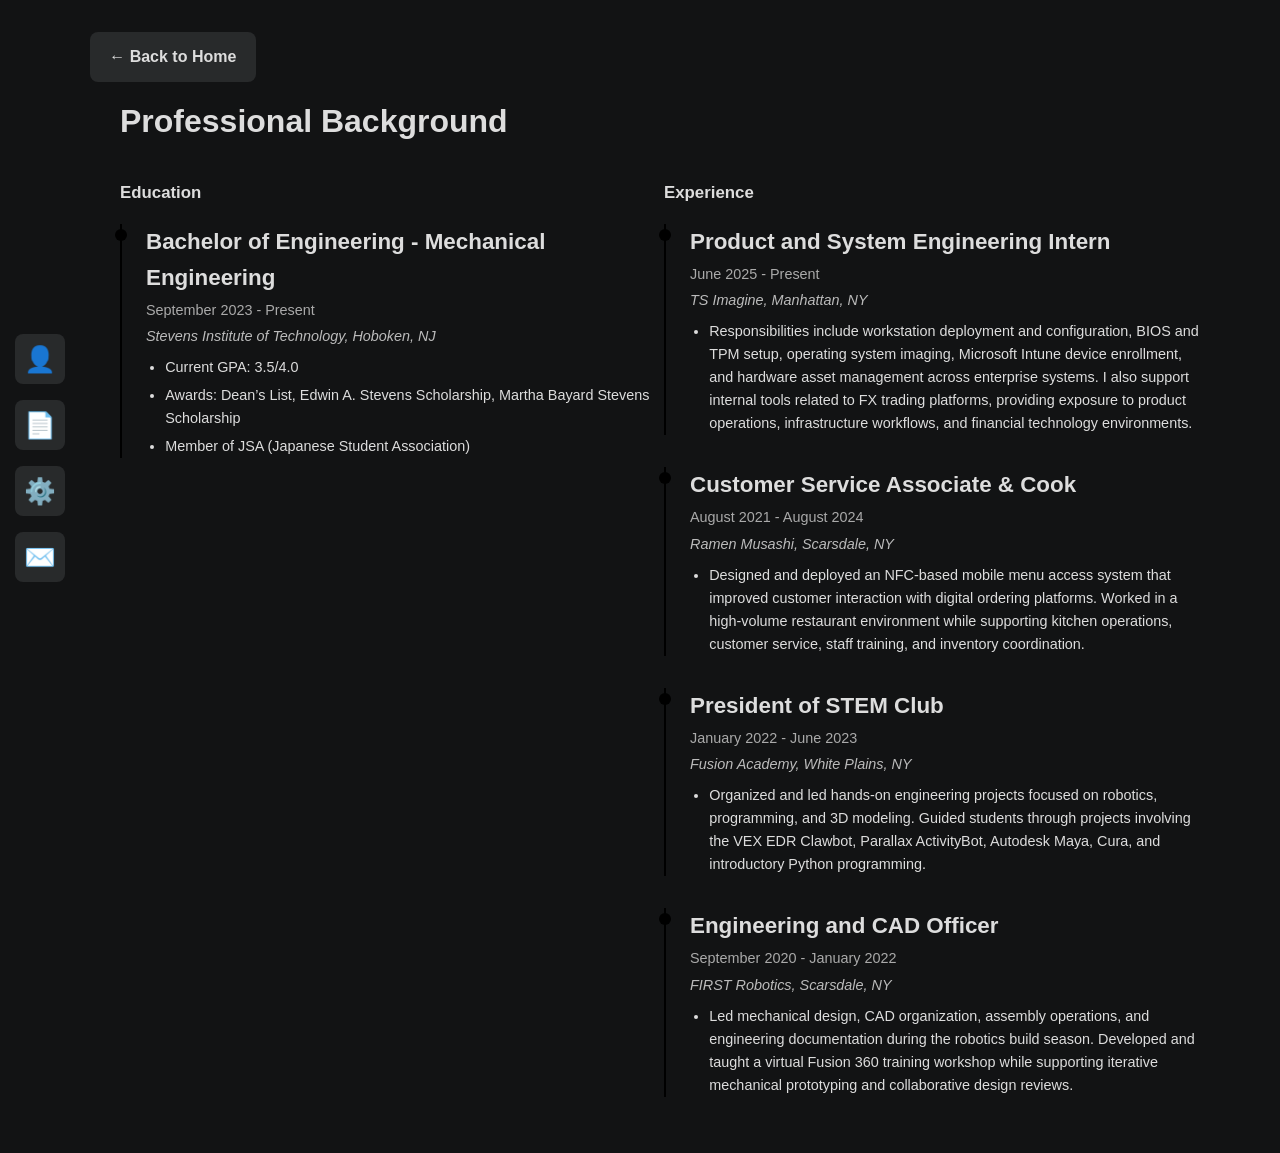
==== background.html @ 6f8f35fe "Update background.html" ====
<!DOCTYPE html>
<html lang="en">
<head>
  <meta charset="UTF-8">
  <meta name="viewport" content="width=device-width, initial-scale=1.0">
  <title>Background | Sakurako Kingsbury</title>

  <link rel="stylesheet" href="style.css?v=4">
</head>
  
 <link rel="icon" type="image/png" href="../images/favicon.png">

<body>

  <nav class="sidebar" id="sidebar">
  <ul>
    <li><a href="index.html#about"><span class="icon">👤</span><span class="label">About</span></a></li>
    <li><a href="background.html"><span class="icon">📄</span><span class="label">Professional Background</span></a></li>
    <li><a href="index.html#projects"><span class="icon">⚙️</span><span class="label">Featured Projects</span></a></li>
    <li><a href="index.html#contact"><span class="icon">✉️</span><span class="label">Contact</span></a></li>
  </ul>
</nav>
  
  <button class="hamburger" id="hamburger">&#9776;</button>
<nav class="mobile-menu" id="mobileMenu">
  <ul>
    <li><a href="#about">About</a></li>
    <li><a href="background.html">Professional Background</a></li>
    <li><a href="#projects">Featured Projects</a></li>
    <li><a href="#contact">Contact</a></li>
  </ul>

    <div class="mobile-menu-footer">
      <a href="images/Sakurako Kingsbury Resume.pdf" target="_blank" class="button primary mobile-resume-link">Resume</a>      
      <a href="https://www.linkedin.com/in/sakurakokingsbury/" class="linkedin-button" target="_blank" rel="noopener noreferrer" aria-label="LinkedIn"> <img src="https://uxwing.com/wp-content/themes/uxwing/download/brands-and-social-media/linkedin-app-white-icon.png" alt="LinkedIn">
      </a>  
    </div>
</nav> 
  
  <section id="background">
    <div class="container">
       <div class="back-button-wrapper">
        <a href="index.html#about" class="button secondary project-back-button">← Back to Home</a>
       </div>
      <h2>Professional Background</h2>

      <div class="resume-container">

        <!-- Education Column -->
        <div class="resume-column">

          <h3>Education</h3>

          <div class="resume-item">
            <h4>Bachelor of Engineering - Mechanical Engineering</h4>
            <span class="resume-date">September 2023 - Present</span>
            <em>Stevens Institute of Technology, Hoboken, NJ</em>

            <ul>
              <li>Current GPA: 3.5/4.0</li>
              <li>Awards: Dean’s List, Edwin A. Stevens Scholarship, Martha Bayard Stevens Scholarship</li>
              <li>Member of JSA (Japanese Student Association)</li>
            </ul>
          </div>

        </div>

        <!-- Experience Column -->
        <div class="resume-column">

          <h3>Experience</h3>

          <div class="resume-item">
            <h4>Product and System Engineering Intern</h4>
            <span class="resume-date">June 2025 - Present</span>
            <em>TS Imagine, Manhattan, NY</em>

            <ul>
              <li>
                Responsibilities include workstation deployment and configuration, BIOS and TPM setup,
                operating system imaging, Microsoft Intune device enrollment, and hardware asset
                management across enterprise systems. I also support internal tools related to FX
                trading platforms, providing exposure to product operations, infrastructure workflows,
                and financial technology environments.
              </li>
            </ul>
          </div>

          <div class="resume-item">
            <h4>Customer Service Associate & Cook</h4>
            <span class="resume-date">August 2021 - August 2024</span>
            <em>Ramen Musashi, Scarsdale, NY</em>

            <ul>
              <li>
                Designed and deployed an NFC-based mobile menu access system that improved customer
                interaction with digital ordering platforms. Worked in a high-volume restaurant
                environment while supporting kitchen operations, customer service, staff training,
                and inventory coordination.
              </li>
            </ul>
          </div>

          <div class="resume-item">
            <h4>President of STEM Club</h4>
            <span class="resume-date">January 2022 - June 2023</span>
            <em>Fusion Academy, White Plains, NY</em>

            <ul>
              <li>
                Organized and led hands-on engineering projects focused on robotics, programming,
                and 3D modeling. Guided students through projects involving the VEX EDR Clawbot,
                Parallax ActivityBot, Autodesk Maya, Cura, and introductory Python programming.
              </li>
            </ul>
          </div>

          <div class="resume-item">
            <h4>Engineering and CAD Officer</h4>
            <span class="resume-date">September 2020 - January 2022</span>
            <em>FIRST Robotics, Scarsdale, NY</em>

            <ul>
              <li>
                Led mechanical design, CAD organization, assembly operations, and engineering
                documentation during the robotics build season. Developed and taught a virtual
                Fusion 360 training workshop while supporting iterative mechanical prototyping
                and collaborative design reviews.
              </li>
            </ul>
          </div>

        </div>

      </div>

    </div>
  </section>

<script>
  const mobileMenu = document.getElementById('mobileMenu');
  const hamburgerBtn = document.getElementById('hamburger');

  // Toggle menu when clicking the hamburger
  hamburgerBtn.addEventListener('click', (e) => {
    e.stopPropagation(); // Prevent the document click from firing
    mobileMenu.classList.toggle('active');
  });

  // Close menu when clicking a link inside it
  const menuLinks = mobileMenu.querySelectorAll('a');
  menuLinks.forEach(link => {
    link.addEventListener('click', () => {
      mobileMenu.classList.remove('active');
    });
  });

  // Close menu when clicking anywhere else
  document.addEventListener('click', () => {
    mobileMenu.classList.remove('active');
  });

  // Prevent clicks inside the menu from closing it
  mobileMenu.addEventListener('click', (e) => {
    e.stopPropagation();
  });
</script>
  
</body>
</html>
---- style.css ----
:root {
  --red: #7D0505;
  --red-dark: #5D0505;
  --gray-dark: #121314;
  --gray: #333;
  --gray-light: #555;
  --link: #7D0505;
  --link-hover: #590707;
  --radius: 0.5rem;
} 
 
* {
  box-sizing: border-box;
}

body {
  font-family: 'Franklin Gothic Medium', Arial, sans-serif;
  margin: 0;
  padding: 0;
  font-size: 0.9rem;
  line-height: 1.6;
  background-color: var(--gray-dark);
  color: #ddd;
  overflow-x: hidden;
}

p,
li,
.contact-item,
.resume-item,
.project-item p,
section p,
section li {
  font-size: 0.9rem;
  line-height: 1.6;
}

.intro {
  font-size: 0.9rem;
  line-height: 1.6;
  color: #ddd;
}

img {
  border: none;
  max-width: 100%;
}

/* Sidebar */
.sidebar {
  position: fixed;
  top: 0;
  left: 10px;
  width: 60px;
  height: 100vh;
  background-color: transparent;
  padding-top: 1rem;
  display: flex;
  flex-direction: column;
  align-items: center;
  justify-content: center;
  z-index: 1000;
}

.sidebar ul {
  list-style: none;
  padding: 0;
  margin: 0;
  width: 100%;
}

.sidebar li {
  width: 100%;
  margin: 1rem 0;
}

.sidebar a {
  display: flex;
  align-items: center;
  justify-content: flex-start;
  width: 50px;
  height: 50px;
  margin: 1rem auto;
  padding: 0;
  background-color: #282a2b;
  border-radius: var(--radius);
  font-size: 1.6rem;
  text-decoration: none;
  color: white;
  overflow: hidden;
  transition: width 0.3s ease, background-color 0.4s ease;
}

.sidebar a .icon {
  width: 50px;
  min-width: 50px;
  height: 50px;
  display: flex;
  align-items: center;
  justify-content: center;
}

.sidebar a .label {
  opacity: 0;
  visibility: hidden;
  font-size: 1.1rem !important;
  color: #ddd !important;
  white-space: nowrap;
  margin-right: 1.25rem;
  transition: opacity 0.2s ease, visibility 0.2s ease;
}

.sidebar a:hover,
.sidebar a.active:hover {
  width: max-content;
  min-width: 180px;
  background-color: var(--gray);
}

.sidebar a:hover .label,
.sidebar a.active:hover .label {
  opacity: 1;
  visibility: visible;
}

.sidebar a.active {
  background-color: var(--gray-light);
}

/* Mobile menu */
.hamburger {
  display: none;
  position: fixed;
  top: 10px;
  right: 10px;
  z-index: 3000;
  background: none;
  border: none;
  color: white;
  font-size: 2rem;
  cursor: pointer;
}

.mobile-menu {
  position: fixed;
  top: 0;
  right: 0;
  height: 100vh;
  width: min(65vw, 430px);
  overflow-x: hidden;

  padding: 5rem 2rem 2rem 2rem;

  background-color: #212324;
  color: #ddd;

  z-index: 2500;

  transform: translateX(100%);
  visibility: hidden;
  transition: transform 0.3s ease, visibility 0.3s ease;

  display: flex;
  flex-direction: column;
}

.mobile-menu.active {
  transform: translateX(0);
  visibility: visible;
}

.mobile-menu ul {
  list-style: none;
  margin: 0;
  padding: 0;
}

.mobile-menu li {
  border-bottom: 2px solid #111212;
}

.mobile-menu li:last-child {
  border-bottom: none;
}

.mobile-menu a {
  display: block;
  padding: 1rem 0;
  color: #ddd;
  text-decoration: none;
  
  font-size: clamp(1rem, 5vw, 1.5rem);
  font-weight: 700;
  letter-spacing: 0.04rem;
  
  white-space: normal;
  overflow-wrap: break-word;
}

.mobile-menu a:hover {
  color: #B8B8B8;
}

.mobile-menu-footer .mobile-resume-link {
  display: inline-flex;
  align-items: center;
  justify-content: center;

  height: 38px;
  min-height: 38px;
  padding: 0 0.9rem; 
  margin: 0;

  font-size: 0.9rem;
  font-weight: 600;
  line-height: 1;

  border-radius: var(--radius);
}

.mobile-menu-footer .linkedin-button {
  width: 38px;
  height: 38px;
  min-width: 38px;
  flex: 0 0 38px;
  margin: 0;
  padding: 0;
  
  display: inline-flex;
  align-items: center;
  justify-content: center;
}

.mobile-menu-footer .linkedin-button img {
  width: 38px;
  height: 38px;
  display: block;
}

.mobile-menu-footer {
  margin-top: 2rem;
  display: flex;
  align-items: center;
  gap: 0.75rem;
}

.mobile-menu-footer a:hover {
  color: #B8B8B8;
  background: transparent;
}

/* Layout */
.container {
  max-width: 1200px;
  margin: 0 auto;
  padding: 0 2rem 0 80px;
}

header {
  background: var(--gray-dark);
  color: #fff;
  padding: 2rem 0;
}

.header-content {
  display: grid;
  grid-template-areas:
    "name"
    "image"
    "buttons";
  gap: 2rem;
  align-items: center;
}

.nameblock {
  grid-area: name;
}

.main-name {
  font-size: clamp(2rem, 6vw, 3.5em);
  margin: 0;
  line-height: 1.15;
}

.subtitle {
  font-size: clamp(1rem, 3vw, 2em);
  color: #ccc;
}

.image-container {
  grid-area: image;
  display: flex;
  justify-content: center;
}

.profile-photo {
  width: 450px;
  height: auto;
  object-fit: contain;
  display: block;
  border-radius: var(--radius);
}

/* Buttons */
.buttons {
  grid-area: buttons;
  display: flex;
  align-items: center;
  justify-content: flex-start;
  gap: 1rem;
  flex-wrap: nowrap;
  width: 100%;
}

.button {
  text-decoration: none;
  border-radius: var(--radius);
  font-weight: 600;
  transition: background 0.3s, color 0.3s;
}

.buttons .button {
  height: 50px;
  width: auto;
  min-width: fit-content;
  flex: 0 0 auto;
  padding: 0 1.4rem;
  display: flex;
  align-items: center;
  justify-content: center;
  white-space: nowrap;
}

.button.primary {
  background: var(--red);
  color: #fff;
}

.button.primary:hover {
  background: var(--red-dark);
}

.button.secondary {
  background: #282a2b;
  color: #fff;
}

.button.secondary:hover {
  background: #1a1b1c;
}

.linkedin-button {
  width: 50px;
  height: 50px;
  min-width: 50px;
  flex: 0 0 50px;
  display: flex;
  align-items: center;
  justify-content: center;
  padding: 0;
  margin: 0;
  border-radius: var(--radius);
  background: transparent;
}

.linkedin-button img {
  width: 50px;
  height: 50px;
  display: block;
  border-radius: var(--radius);
}

.linkedin-button:hover {
  background: #383232;
}

.button.tertiary {
  background: var(--red);
  color: #fff;
  display: flex;
  align-items: center;
  justify-content: center;
  width: fit-content;
  max-width: 100%;
  min-height: 54px;
  padding: 0.75rem 1.5rem;
  margin: 3rem auto 0 auto;
  text-align: center;
}

.button.tertiary:hover {
  background: var(--red-dark);
}

/* Contact */
.contact-wrapper {
  display: flex;
  justify-content: center;
  align-items: flex-start;
  gap: 2rem;
  flex-wrap: wrap;
  max-width: 1000px;
  margin: 0 auto;
}

.contact-info {
  flex: 1 1 300px;
  display: flex;
  flex-direction: column;
  gap: 1rem;
}

.contact-item {
  display: flex;
  align-items: flex-start;
  gap: 0.75rem;
  color: #ddd;
}

.contact-item strong {
  font-size: 1.3rem;
}

.contact-icon {
  font-size: 1.8rem;
}

.contact-icon img {
  display: block;
}

#contact form {
  flex: 1 1 500px;
  display: flex;
  flex-direction: column;
  gap: 1rem;
  max-width: 550px;
  padding-right: 1rem;
}

#contact form label {
  display: flex;
  flex-direction: column;
  font-weight: 500;
}

#contact form input,
#contact form textarea {
  width: 100%;
  padding: 0.75rem;
  border: 1.5px solid var(--red);
  border-radius: var(--radius);
  font-size: 1.2rem;
  background: #191818;
  color: #eee;
}

#contact form button {
  width: fit-content;
  padding: 0.75rem 1.5rem;
  background: var(--red);
  color: white;
  border: none;
  border-radius: var(--radius);
  font-weight: 600;
  cursor: pointer;
  transition: background 0.3s;
  font-size: 1.1rem;
}

#contact form button:hover {
  background: var(--red-dark);
}

#contact h2 {
  font-size: 2rem;
}

#contact p {
  margin-bottom: 1rem;
}

/* Links */
a {
  color: var(--link);
  text-decoration: none;
}

a:hover {
  color: var(--link-hover);
}

/* Resume */
.resume-container {
  display: flex;
  flex-wrap: wrap;
}

.resume-column {
  flex: 1 1 400px;
}

.resume-item {
  position: relative;
  padding-left: 1.5rem;
  border-left: 2px solid #000;
  margin-bottom: 2rem;
}

.resume-item::before {
  content: "";
  position: absolute;
  left: -0.45rem;
  top: 0.3rem;
  width: 0.75rem;
  height: 0.75rem;
  background: #000;
  border-radius: 50%;
}

.resume-item h4 {
  margin: 0;
  font-size: 1.4rem;
  font-weight: bold;
}

.resume-date {
  display: block;
  font-weight: 500;
  margin: 0.2rem 0;
  color: #aaa;
}

.resume-item em {
  display: block;
  margin-bottom: 0.5rem;
  font-style: italic;
  color: #bbb;
}

.resume-item ul {
  padding-left: 1.2rem;
  margin: 0;
}

.resume-item ul li {
  margin-bottom: 0.3rem;
}

.resume-toggle {
  flex: 0 0 100%;
  width: 100%;
  margin: 1rem 0;
  padding: 0.85rem 1.25rem;
  border-radius: var(--radius);
  display: flex;
  align-items: center;
  justify-content: center;
  text-align: center;
  cursor: pointer;
  font-size: 1.1rem;
  color: #ccc;
  background: rgba(25, 24, 24, 0.6);
  backdrop-filter: blur(6px);
  -webkit-backdrop-filter: blur(6px);
  border: 1px solid rgba(255,255,255,0.08);
}

.resume-toggle:hover {
  background: rgba(25, 24, 24, 0.8);
  color: #fff;
}

.resume-toggle-arrow {
  display: inline-block;
  transition: transform 0.25s ease;
}

.resume-toggle[aria-expanded="true"] .resume-toggle-arrow {
  transform: rotate(180deg);
}

.resume-extra {
  margin-top: 1.5rem;
}

.resume-extra[hidden] {
  display: none;
}

/* Projects */
.project-grid {
  display: grid;
  grid-template-columns: repeat(auto-fit, minmax(250px, 1fr));
  gap: 2rem;
  margin-top: 2rem;
}

.project-item {
  display: block;
  color: #ddd;
  text-decoration: none;
  background-color: #282a2b;
  border-radius: var(--radius);
  padding: 1rem;
  text-align: center;
  transition: transform 0.3s, box-shadow 0.3s;
}

.project-item:hover {
  transform: translateY(-5px);
  box-shadow: 0 4px 10px rgba(0,0,0,0.6);
  color: #B8B8B8;
}

.project-item img,
.project-item video {
  max-width: 100%;
  height: auto;
  border-radius: var(--radius);
  margin-bottom: 0.75rem;
}

.project-item h3 {
  margin: 0.5rem 0 0.3rem 0;
  font-size: 1.1rem;
}

.project-item p {
  color: #ccc;
}

/* Sections */
section#about,
section#projects,
section#resume,
section#contact {
  background-color: var(--gray-dark);
}

section {
  width: 100%;
  padding: 1.5rem 0;
}

section > .container {
  background: transparent;
}

h2 {
  font-size: 2rem;
  margin: 0 0 1rem 0;
  font-weight: 700;
}

/* Background page */
#background {
  padding-top: 6rem;
}

#background .back-button-wrapper {
  position: fixed;
  top: 2rem;
  left: 90px;
  z-index: 2000;
}

/* Background page back button */
#background .project-back-button {
  display: inline-flex;
  align-items: center;
  justify-content: center;

  background-color: #282a2b;
  color: #ddd;

  padding: 0.75rem 1.2rem;

  border-radius: var(--radius);
  text-decoration: none;

  width: fit-content;
  white-space: nowrap;
}

/* Footer */
footer {
  background-color: var(--gray-dark);
  text-align: center;
}

/* Medium screens */
@media (max-width: 975px) {
  #contact form {
    max-width: 100%;
    padding: 0 1rem;
  }
}

/* Mobile */
@media (max-width: 790px) {
  .sidebar {
    display: none;
  }

  .hamburger {
    display: block !important;
  }

  .container {
    width: 100%;
    padding-left: 1rem;
    padding-right: 1rem;
  }

  header {
    padding: 2rem 0 1rem 0;
  }

  .header-content {
    grid-template-areas:
      "name"
      "image"
      "buttons";
    gap: 2rem;
  }

  .main-name {
    font-size: 2em;
  }

  .subtitle {
    font-size: 1.5em;
  }

  .profile-photo {
    width: 82%;
    max-width: 360px;
  }

  .buttons {
    justify-content: center;
    gap: 0.5rem;
  }

  .buttons .button {
    height: 46px;
    padding: 0 1rem;
    font-size: 0.9rem;
  }

  .linkedin-button {
    width: 46px;
    height: 46px;
    min-width: 46px;
    flex-basis: 46px;
  }

  .linkedin-button img {
    width: 46px;
    height: 46px;
  }

  .button.tertiary {
    width: 100%;
    min-height: 54px;
    padding: 0.75rem 1rem;
    font-size: 1rem;
  }

  .contact-wrapper {
    flex-direction: column;
    align-items: stretch;
  }

  #contact form {
    max-width: 100%;
  }

  #background .back-button-wrapper {
    top: 1rem;
    left: 1rem;
  }
  
  #background .project-back-button {
    padding: 0.75rem 1.2rem;
    width: fit-content;
  }
}

/* Desktop */
@media (min-width: 791px) {
  .header-content {
    grid-template-columns: 1fr 1fr;
    grid-template-areas:
      "name image"
      "buttons image";
    column-gap: 4rem;
  }

  .profile-photo {
    max-width: 420px;
  }
}

/* FORCE background back button sizing */
#background .project-back-button {
  display: inline-flex !important;
  align-items: center !important;
  justify-content: center !important;

  background-color: #282a2b !important;
  color: #ddd !important;

  padding: 0.75rem 1.2rem !important;

  min-height: 50px !important;

  font-size: 1rem !important;
  font-weight: 600 !important;

  border-radius: var(--radius) !important;

  text-decoration: none !important;

  width: fit-content !important;

  white-space: nowrap !important;

  box-sizing: border-box !important;
}
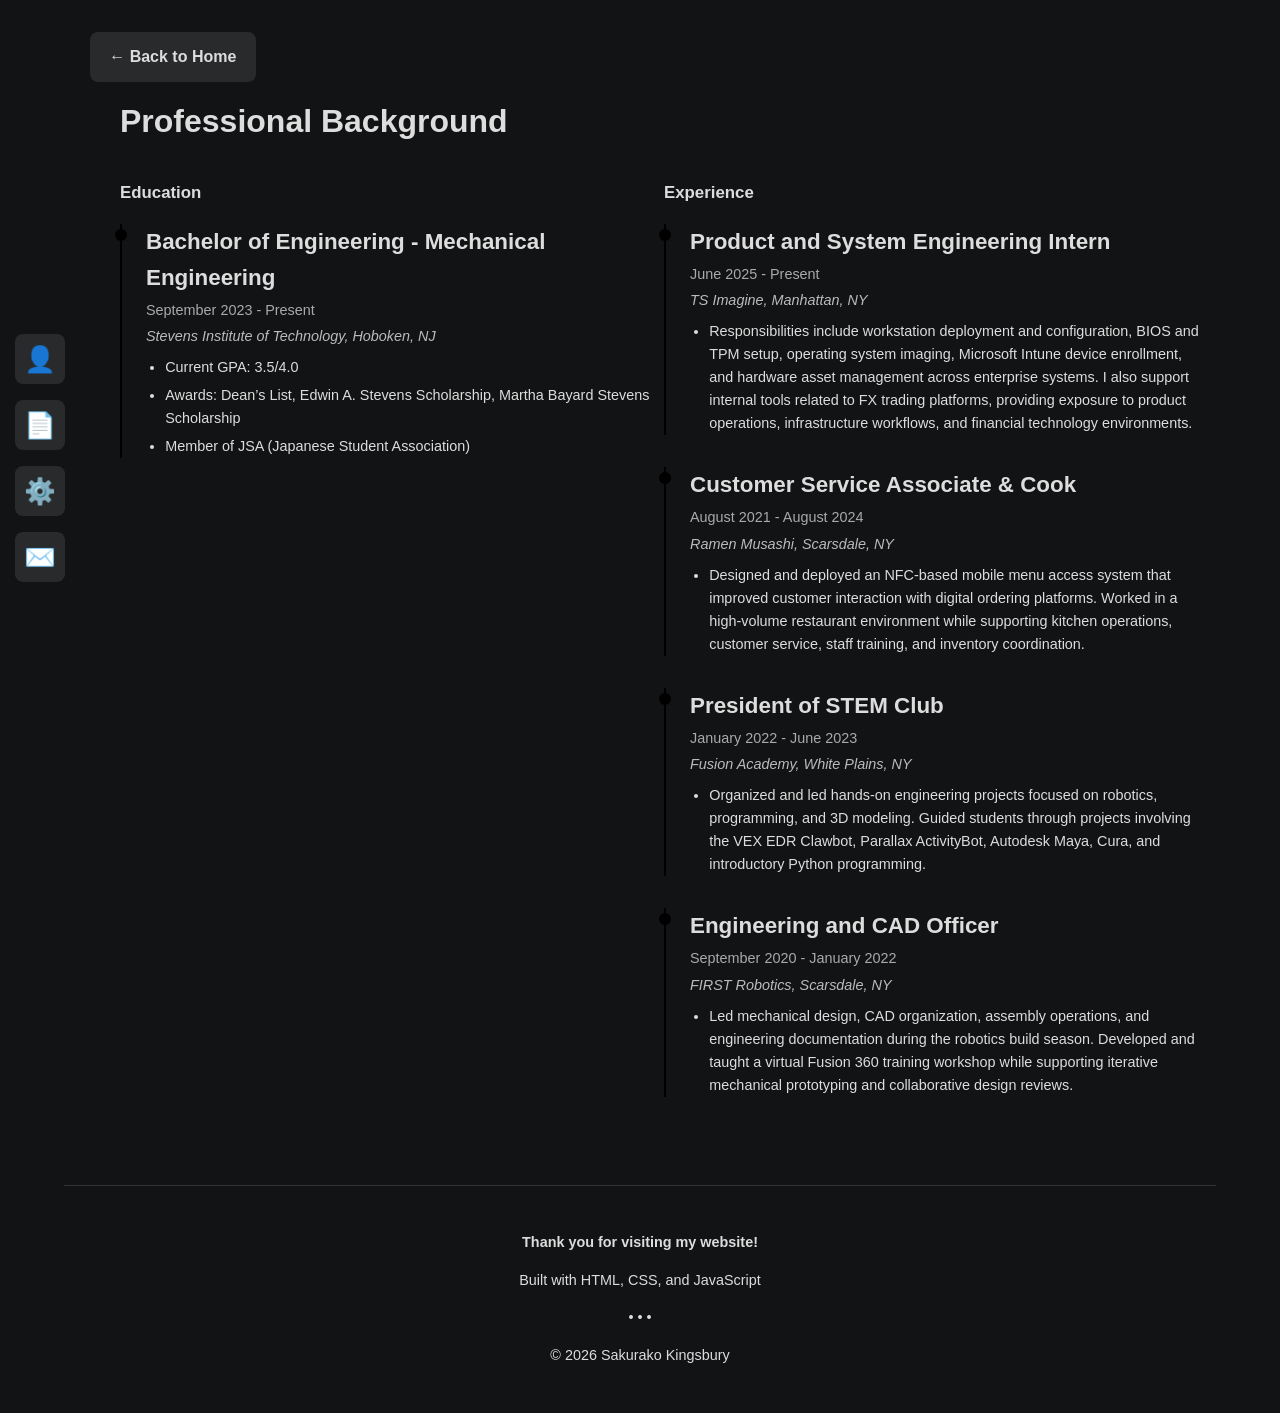
==== commit 8e4b5fd4: "Add footer with thank you message and copyright Added a footer section with a thank you message and " ====
--- a/background.html
+++ b/background.html
@@ -24,10 +24,10 @@
   <button class="hamburger" id="hamburger">&#9776;</button>
 <nav class="mobile-menu" id="mobileMenu">
   <ul>
-    <li><a href="#about">About</a></li>
+    <li><a href="index.html#about">About</a></li>
     <li><a href="background.html">Professional Background</a></li>
-    <li><a href="#projects">Featured Projects</a></li>
-    <li><a href="#contact">Contact</a></li>
+    <li><a href="index.html#projects">Featured Projects</a></li>
+    <li><a href="index.html#contact">Contact</a></li>
   </ul>
 
     <div class="mobile-menu-footer">
@@ -137,30 +137,44 @@
     </div>
   </section>
 
+<footer>
+  <p><strong>Thank you for visiting my website!</strong></p>
+  <p>Built with HTML, CSS, and JavaScript</p>
+  <p> • • • </p>
+  <p>© 2026 Sakurako Kingsbury</p>
+</footer>
+  
 <script>
   const mobileMenu = document.getElementById('mobileMenu');
   const hamburgerBtn = document.getElementById('hamburger');
 
-  // Toggle menu when clicking the hamburger
+  function closeMobileMenu() {
+    mobileMenu.classList.remove('active');
+    hamburgerBtn.innerHTML = '☰';
+  }
+
+  function openMobileMenu() {
+    mobileMenu.classList.add('active');
+    hamburgerBtn.innerHTML = '✕';
+  }
+
   hamburgerBtn.addEventListener('click', (e) => {
-    e.stopPropagation(); // Prevent the document click from firing
-    mobileMenu.classList.toggle('active');
+    e.stopPropagation();
+
+    if (mobileMenu.classList.contains('active')) {
+      closeMobileMenu();
+    } else {
+      openMobileMenu();
+    }
   });
 
-  // Close menu when clicking a link inside it
   const menuLinks = mobileMenu.querySelectorAll('a');
   menuLinks.forEach(link => {
-    link.addEventListener('click', () => {
-      mobileMenu.classList.remove('active');
-    });
+    link.addEventListener('click', closeMobileMenu);
   });
 
-  // Close menu when clicking anywhere else
-  document.addEventListener('click', () => {
-    mobileMenu.classList.remove('active');
-  });
+  document.addEventListener('click', closeMobileMenu);
 
-  // Prevent clicks inside the menu from closing it
   mobileMenu.addEventListener('click', (e) => {
     e.stopPropagation();
   });
--- a/style.css
+++ b/style.css
@@ -176,7 +176,7 @@
 }
 
 .mobile-menu li {
-  border-bottom: 2px solid #111212;
+  border-bottom: 2px solid #000000;
 }
 
 .mobile-menu li:last-child {
@@ -206,12 +206,12 @@
   align-items: center;
   justify-content: center;
 
-  height: 38px;
-  min-height: 38px;
-  padding: 0 0.9rem; 
+  height: 35px;
+  min-height: 35px;
+  padding: 0 0.7rem; 
   margin: 0;
 
-  font-size: 0.9rem;
+  font-size: 0.8rem;
   font-weight: 600;
   line-height: 1;
 
@@ -219,10 +219,10 @@
 }
 
 .mobile-menu-footer .linkedin-button {
-  width: 38px;
-  height: 38px;
-  min-width: 38px;
-  flex: 0 0 38px;
+  width: 35px;
+  height: 35px;
+  min-width: 35px;
+  flex: 0 0 35px;
   margin: 0;
   padding: 0;
   
@@ -232,12 +232,13 @@
 }
 
 .mobile-menu-footer .linkedin-button img {
-  width: 38px;
-  height: 38px;
+  width: 35px;
+  height: 35px;
   display: block;
 }
 
 .mobile-menu-footer {
+  justify-content: center;
   margin-top: 2rem;
   display: flex;
   align-items: center;
@@ -404,7 +405,7 @@
 }
 
 .contact-info {
-  flex: 1 1 300px;
+  flex: 1 1 auto;
   display: flex;
   flex-direction: column;
   gap: 1rem;
@@ -685,8 +686,20 @@
 
 /* Footer */
 footer {
-  background-color: var(--gray-dark);
+  position: relative;
   text-align: center;
+  padding: 2rem 1rem;
+  margin-top: 2rem;
+}
+
+footer::before {
+  content: "";
+  position: absolute;
+  top: 0;
+  left: 5%;
+  width: 90%;
+  height: 1px;
+  background: #333;
 }
 
 /* Medium screens */
@@ -769,8 +782,11 @@
   }
 
   .contact-wrapper {
-    flex-direction: column;
     align-items: stretch;
+  }
+
+  .contact-info {
+    flex-basis: auto;
   }
 
   #contact form {
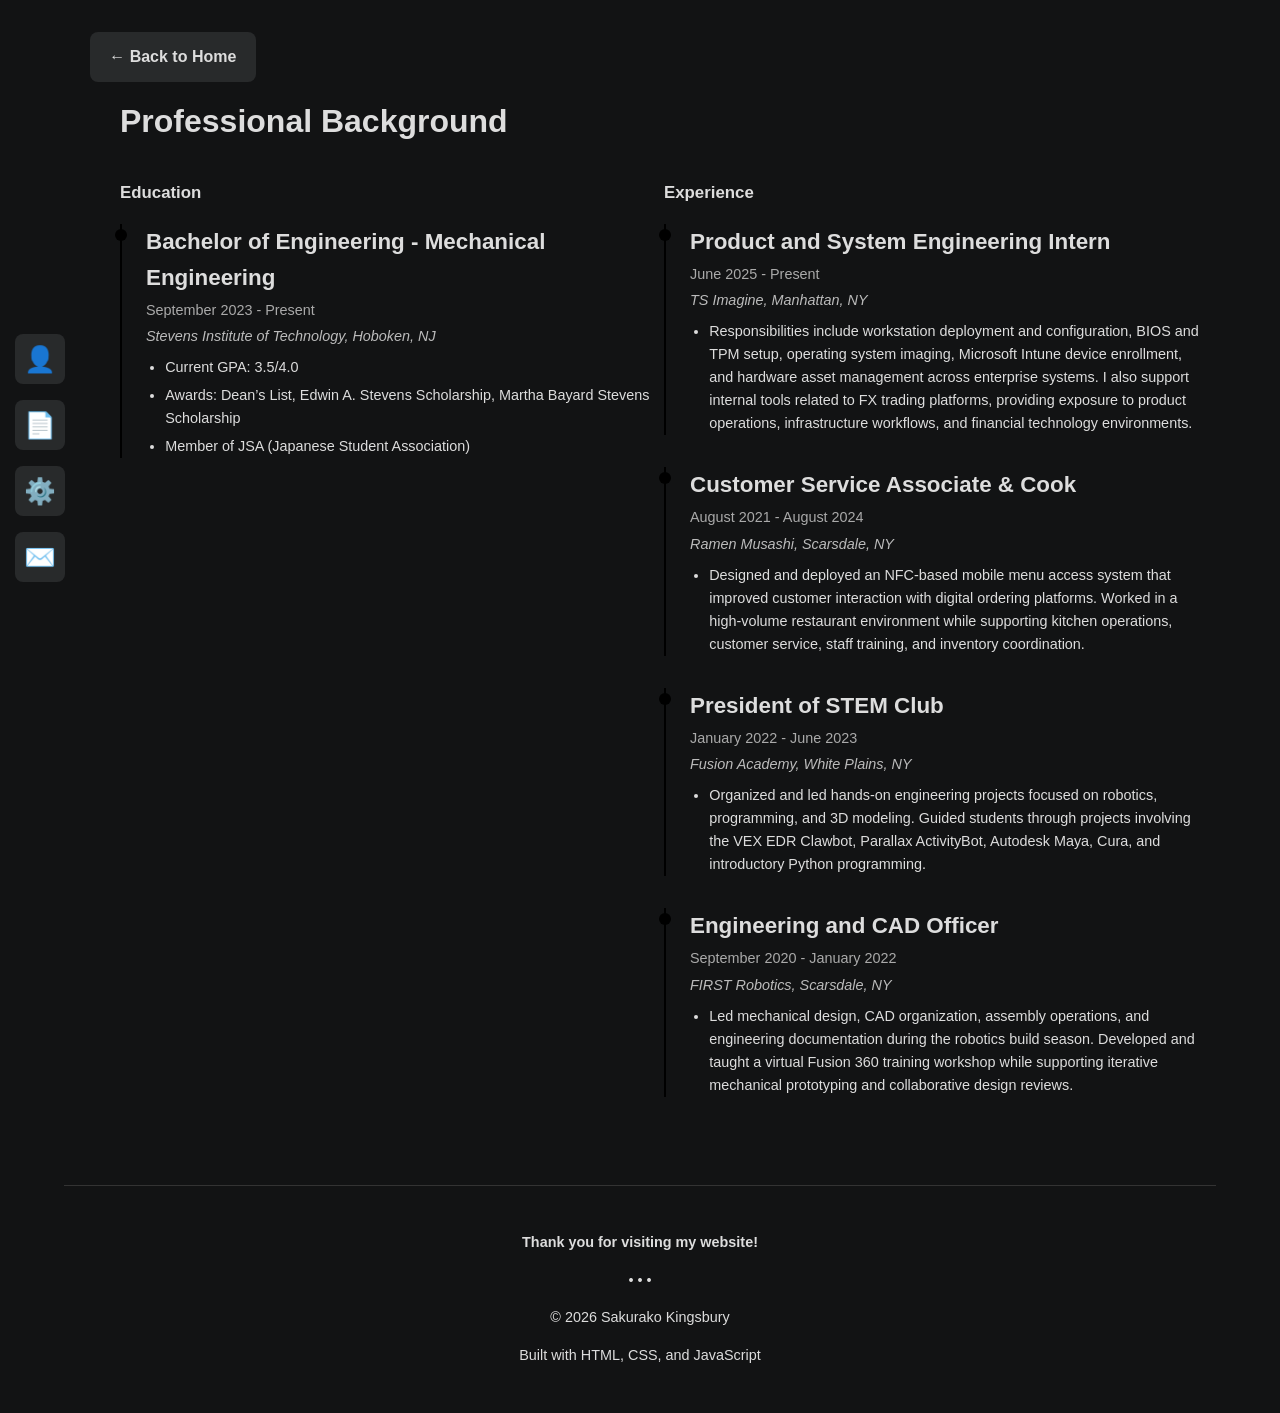
==== commit 22031650: "Update background.html" ====
--- a/background.html
+++ b/background.html
@@ -139,9 +139,9 @@
 
 <footer>
   <p><strong>Thank you for visiting my website!</strong></p>
+  <p> • • • </p>
+  <p>© 2026 Sakurako Kingsbury</p>  
   <p>Built with HTML, CSS, and JavaScript</p>
-  <p> • • • </p>
-  <p>© 2026 Sakurako Kingsbury</p>
 </footer>
   
 <script>
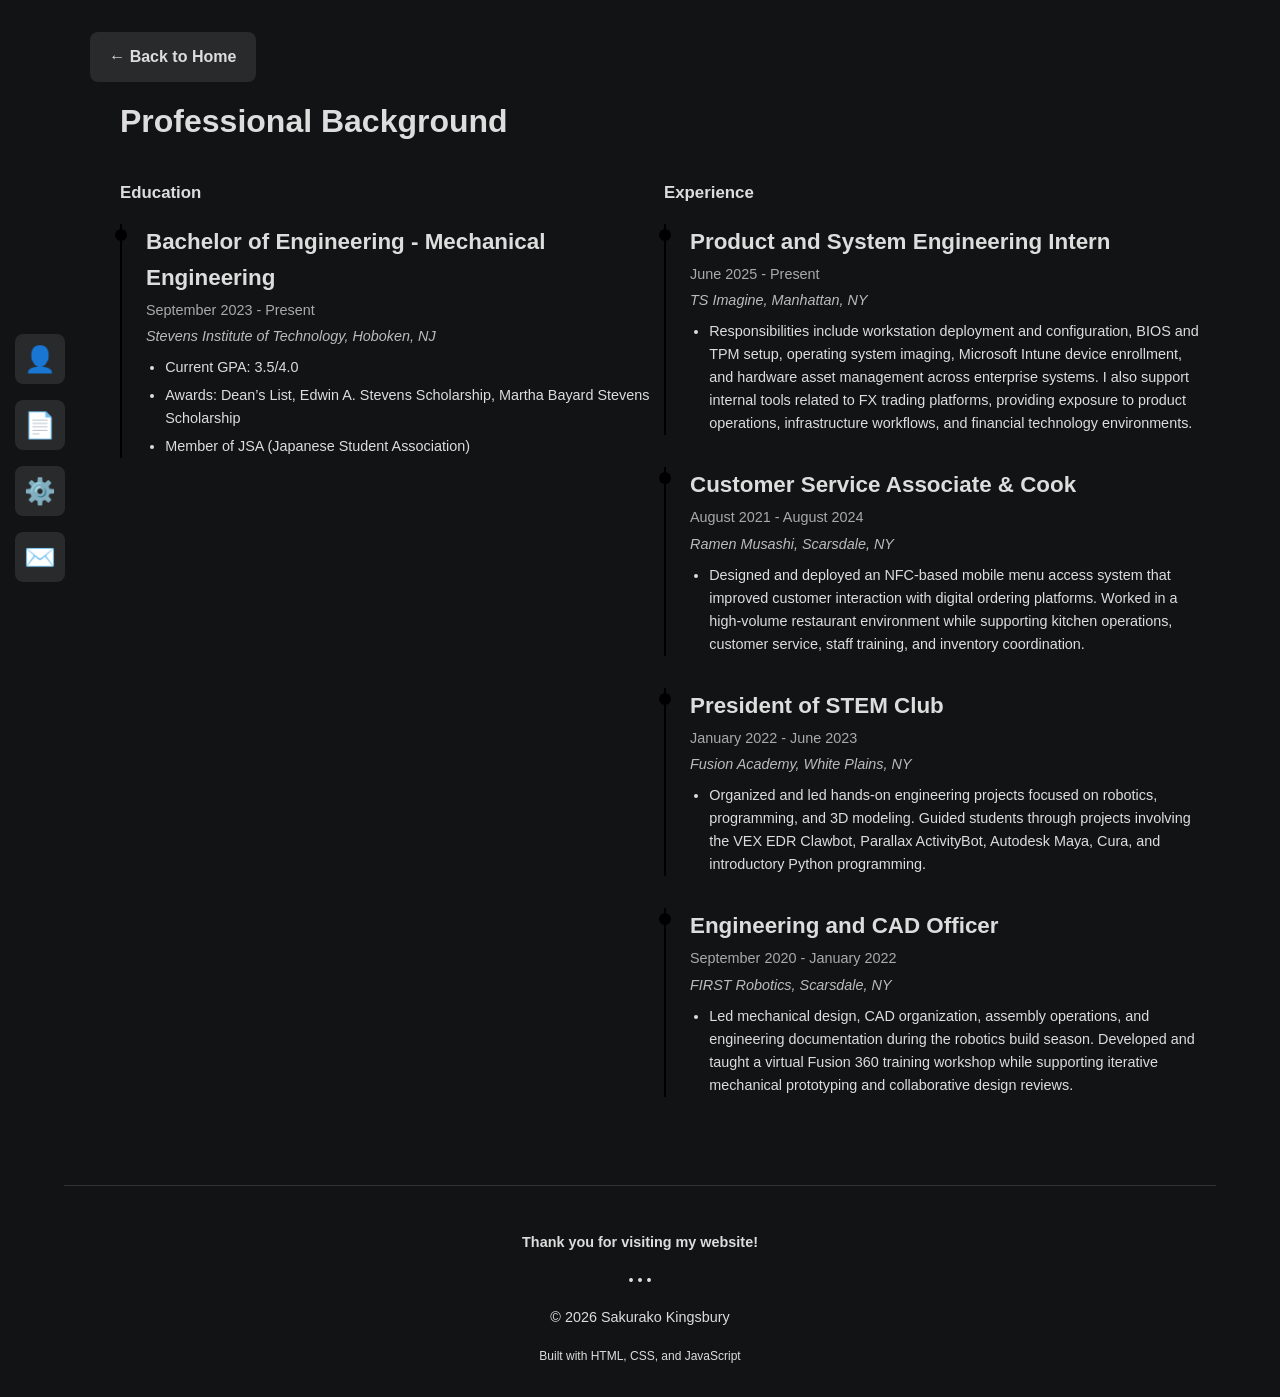
==== commit aff447ee: "Update background.html" ====
--- a/background.html
+++ b/background.html
@@ -141,7 +141,7 @@
   <p><strong>Thank you for visiting my website!</strong></p>
   <p> • • • </p>
   <p>© 2026 Sakurako Kingsbury</p>  
-  <p>Built with HTML, CSS, and JavaScript</p>
+  <p><small>Built with HTML, CSS, and JavaScript</small></p>
 </footer>
   
 <script>
--- a/style.css
+++ b/style.css
@@ -688,8 +688,9 @@
 footer {
   position: relative;
   text-align: center;
-  padding: 2rem 1rem;
+  padding: 2rem 1rem 1rem 1rem;
   margin-top: 2rem;
+  line-height: 1;
 }
 
 footer::before {
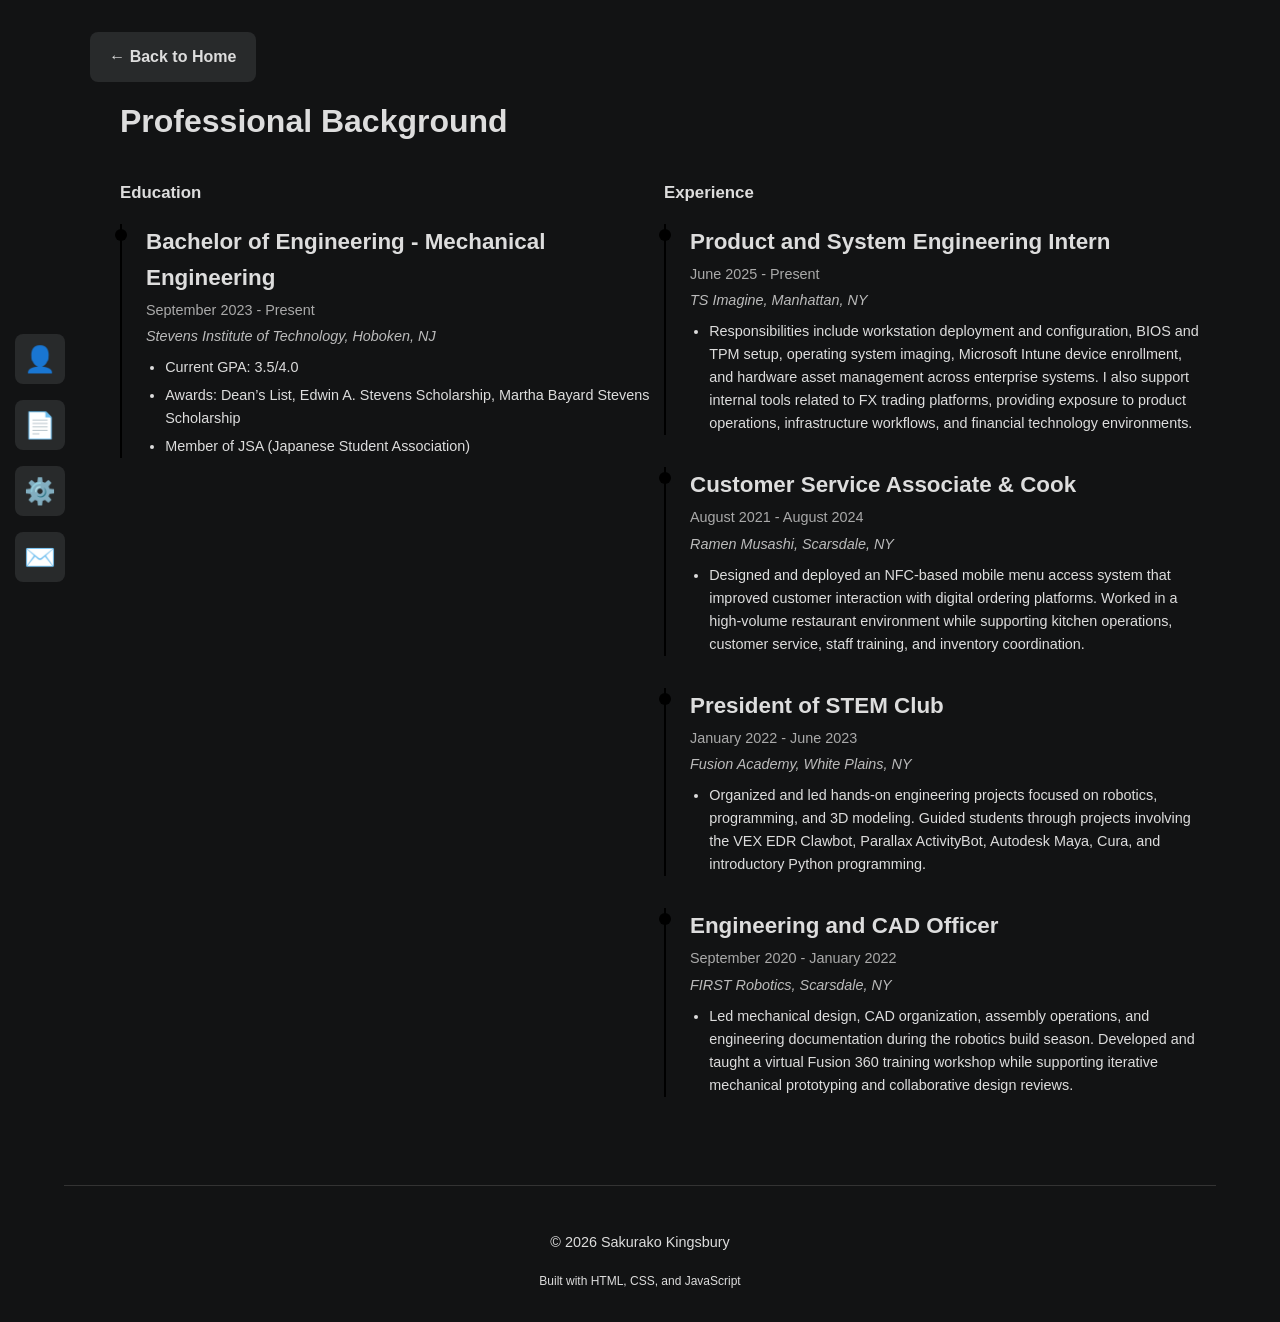
==== commit 9e996fe0: "Update background.html" ====
--- a/background.html
+++ b/background.html
@@ -138,8 +138,6 @@
   </section>
 
 <footer>
-  <p><strong>Thank you for visiting my website!</strong></p>
-  <p> • • • </p>
   <p>© 2026 Sakurako Kingsbury</p>  
   <p><small>Built with HTML, CSS, and JavaScript</small></p>
 </footer>
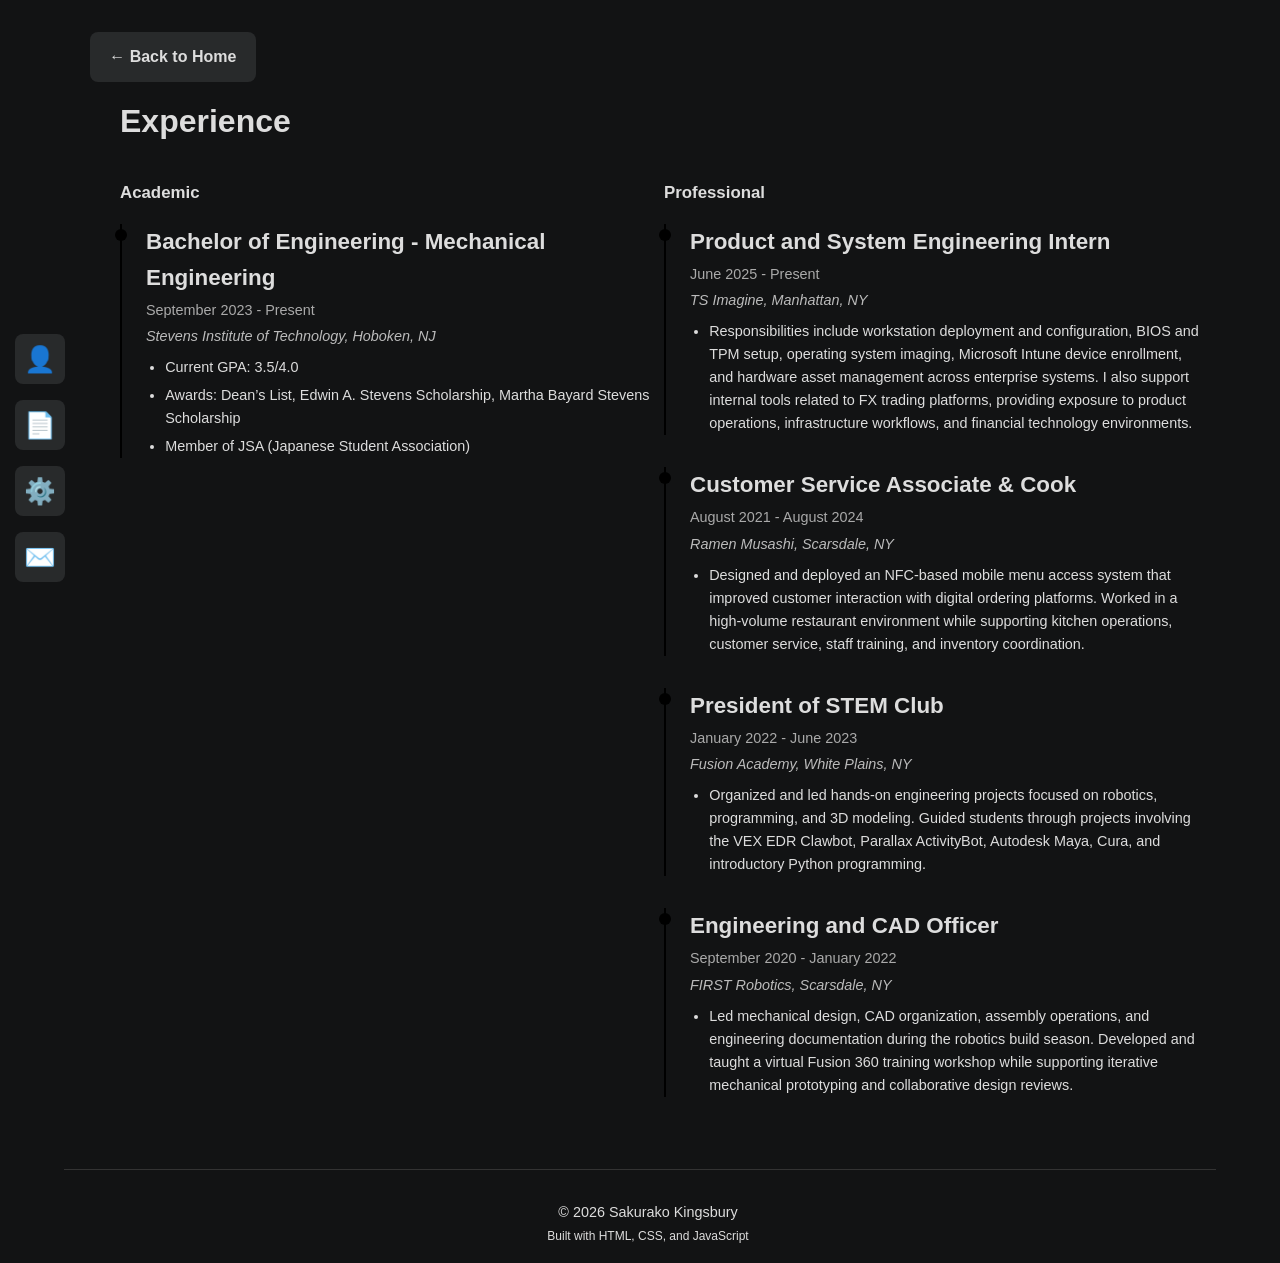
==== commit ef773f14: "Update background.html" ====
--- a/background.html
+++ b/background.html
@@ -3,7 +3,7 @@
 <head>
   <meta charset="UTF-8">
   <meta name="viewport" content="width=device-width, initial-scale=1.0">
-  <title>Background | Sakurako Kingsbury</title>
+  <title>Experience | Sakurako Kingsbury</title>
 
   <link rel="stylesheet" href="style.css?v=4">
 </head>
@@ -25,7 +25,7 @@
 <nav class="mobile-menu" id="mobileMenu">
   <ul>
     <li><a href="index.html#about">About</a></li>
-    <li><a href="background.html">Professional Background</a></li>
+    <li><a href="background.html">Experience</a></li>
     <li><a href="index.html#projects">Featured Projects</a></li>
     <li><a href="index.html#contact">Contact</a></li>
   </ul>
@@ -42,14 +42,14 @@
        <div class="back-button-wrapper">
         <a href="index.html#about" class="button secondary project-back-button">← Back to Home</a>
        </div>
-      <h2>Professional Background</h2>
+      <h2>Experience</h2>
 
       <div class="resume-container">
 
         <!-- Education Column -->
         <div class="resume-column">
 
-          <h3>Education</h3>
+          <h3>Academic</h3>
 
           <div class="resume-item">
             <h4>Bachelor of Engineering - Mechanical Engineering</h4>
@@ -68,7 +68,7 @@
         <!-- Experience Column -->
         <div class="resume-column">
 
-          <h3>Experience</h3>
+          <h3>Professional</h3>
 
           <div class="resume-item">
             <h4>Product and System Engineering Intern</h4>
--- a/style.css
+++ b/style.css
@@ -14,7 +14,7 @@
 }
 
 body {
-  font-family: 'Franklin Gothic Medium', Arial, sans-serif;
+  font-family: Arial, sans-serif;
   margin: 0;
   padding: 0;
   font-size: 0.9rem;
@@ -189,8 +189,8 @@
   color: #ddd;
   text-decoration: none;
   
-  font-size: clamp(1rem, 5vw, 1.5rem);
-  font-weight: 700;
+  font-size: clamp(0.9rem, 4vw, 1.4rem);
+  font-weight: 600;
   letter-spacing: 0.04rem;
   
   white-space: normal;
@@ -423,11 +423,24 @@
 }
 
 .contact-icon {
-  font-size: 1.8rem;
+  width: 50px;
+  min-width: 50px;
+  flex-shrink: 0;
+  font-size: 1.9rem;
+  text-align: center;
+  display: flex;
+  justify-content: center;
+}
+
+.contact-icon a {
+  display: block;
 }
 
 .contact-icon img {
+  width: 32px;
+  height: 32px;
   display: block;
+  margin: 0 auto;
 }
 
 #contact form {
@@ -688,9 +701,13 @@
 footer {
   position: relative;
   text-align: center;
-  padding: 2rem 1rem 1rem 1rem;
-  margin-top: 2rem;
+  padding: 2rem 0rem 1rem 1rem;
+  margin-top: 1rem;
   line-height: 1;
+}
+
+footer p {
+  margin: 0;
 }
 
 footer::before {
